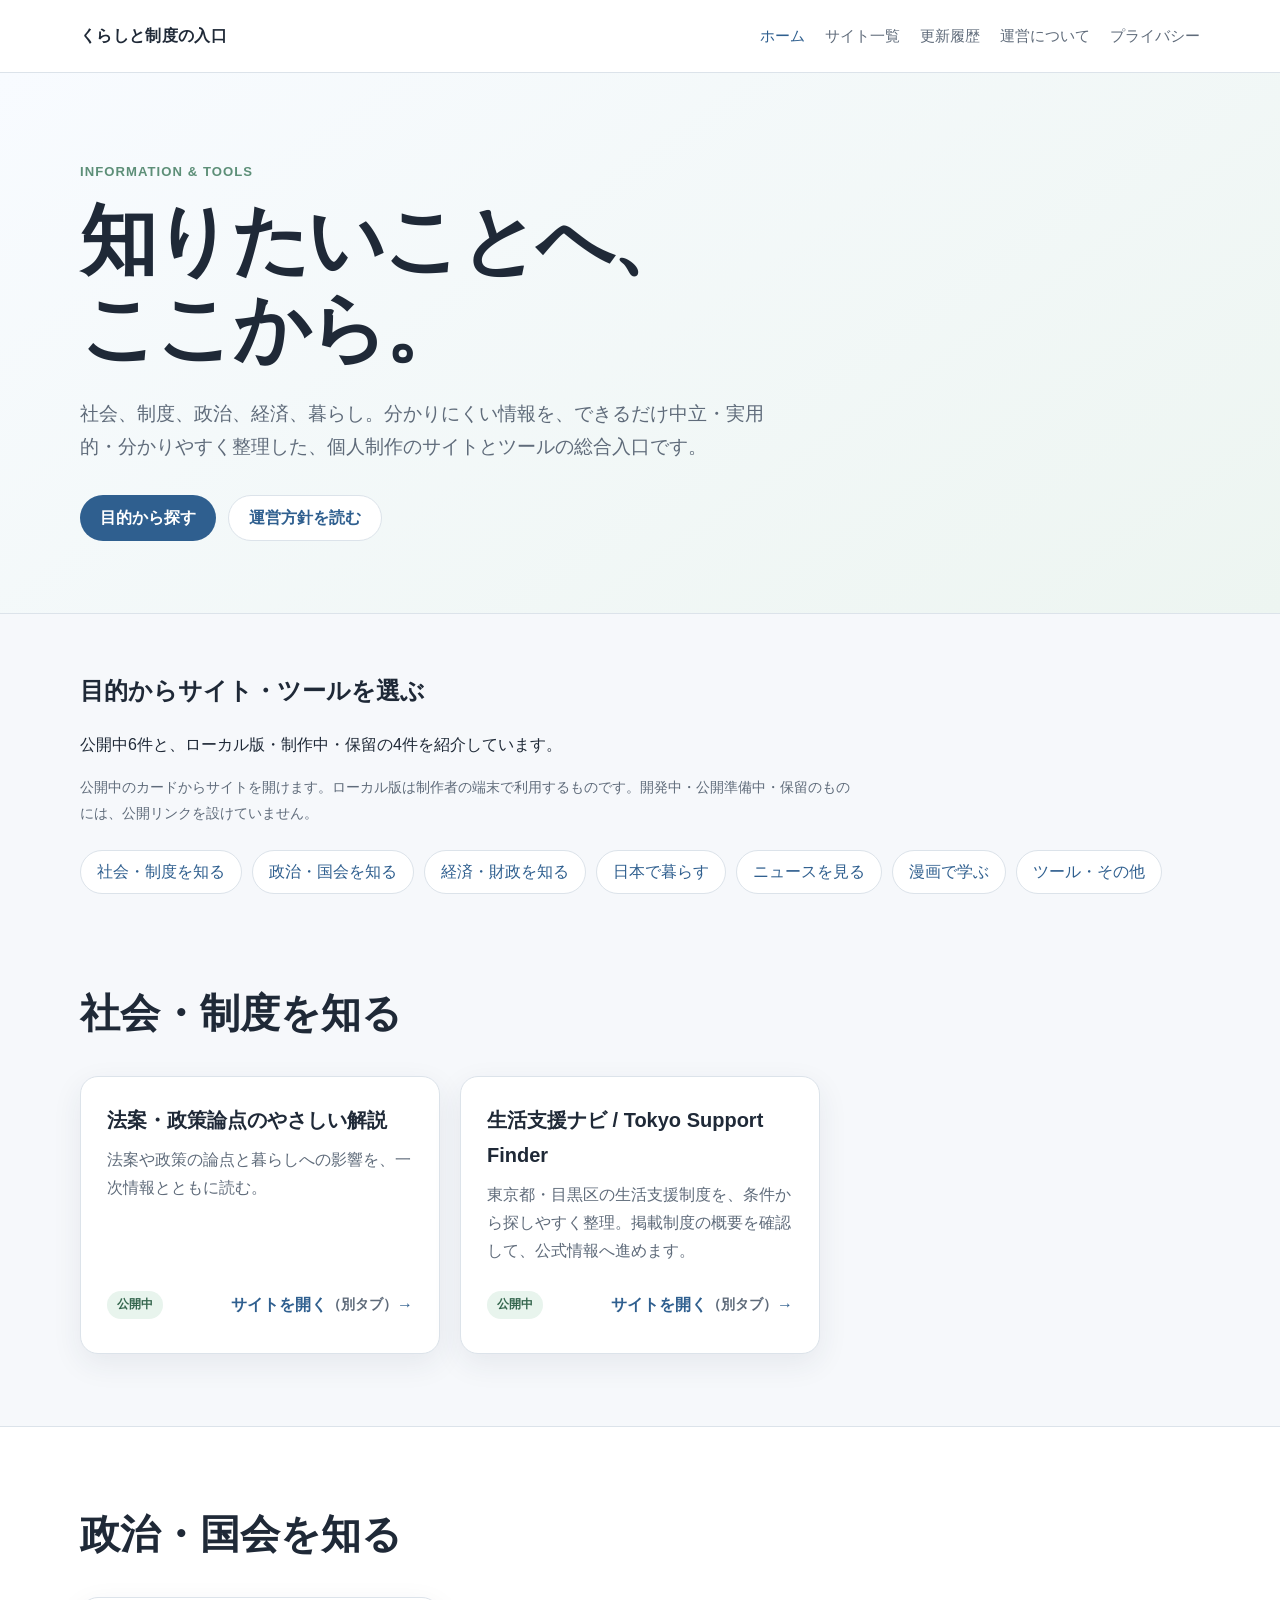
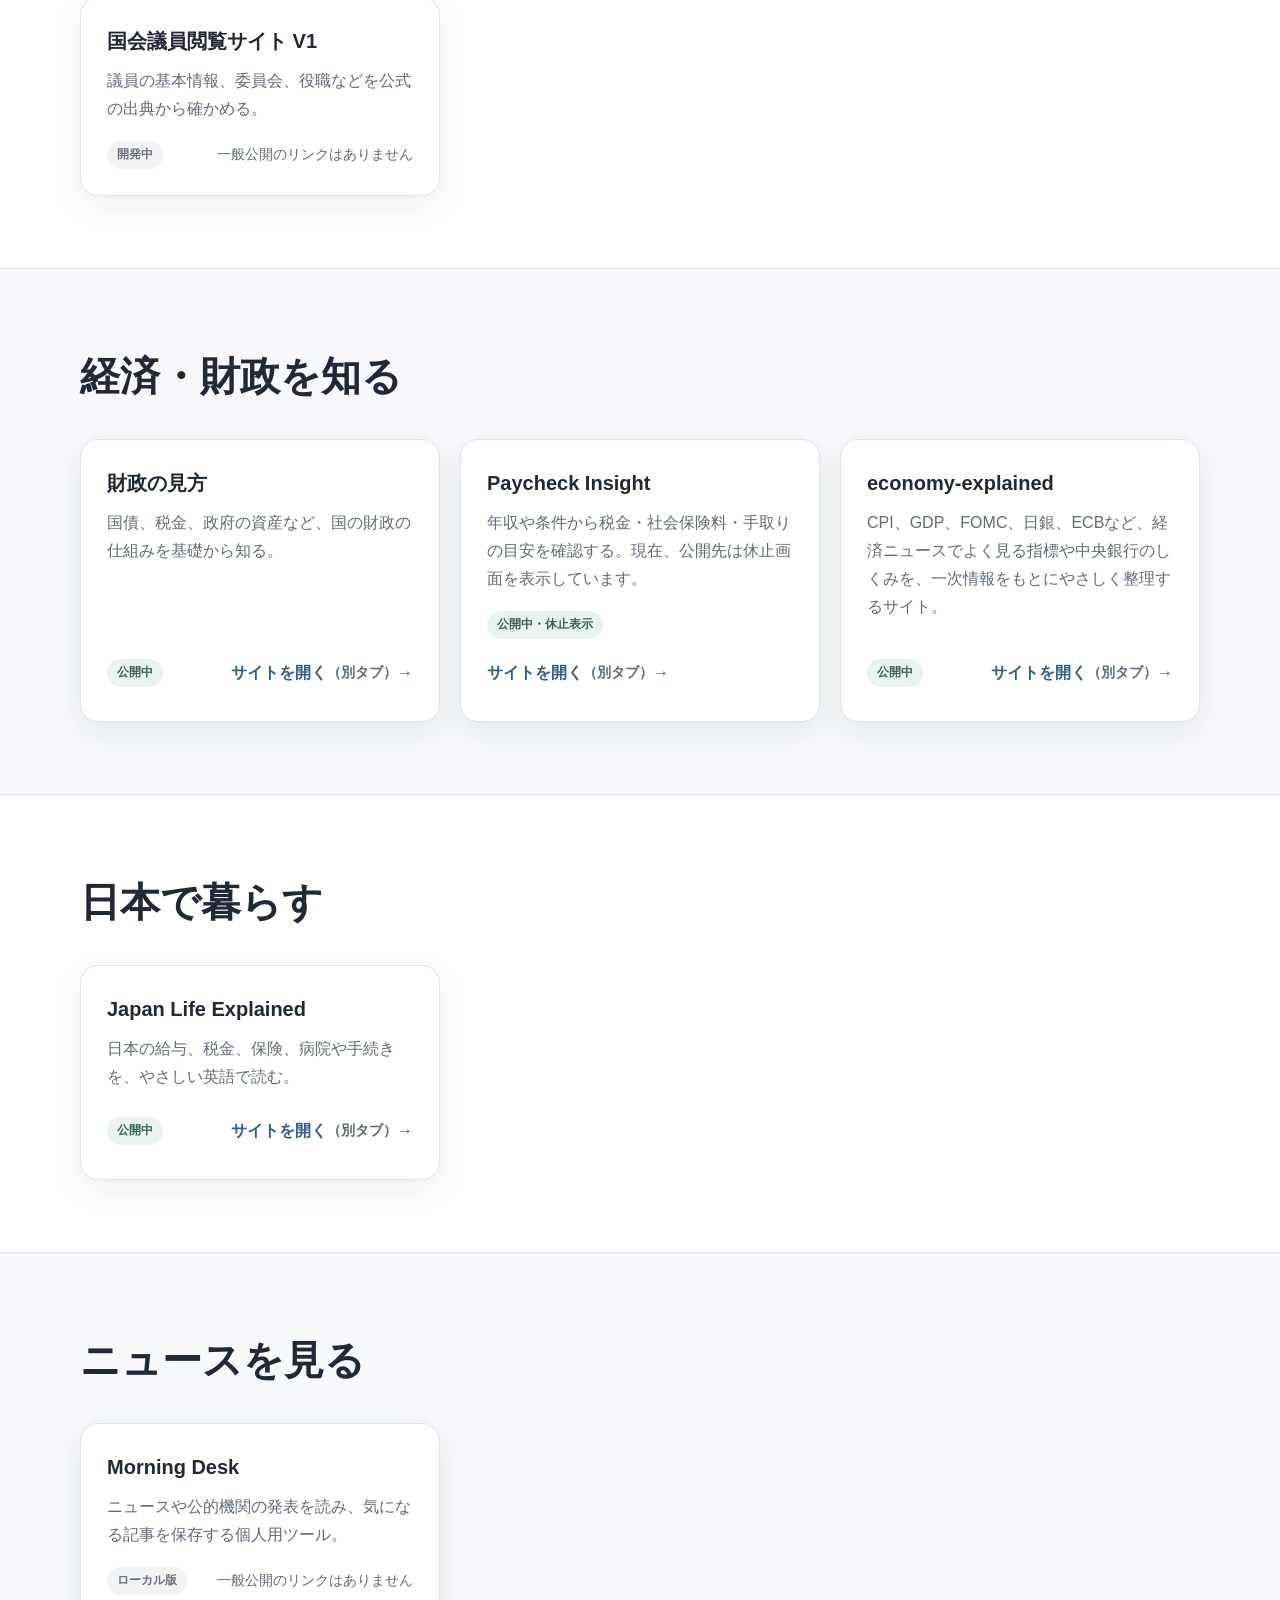
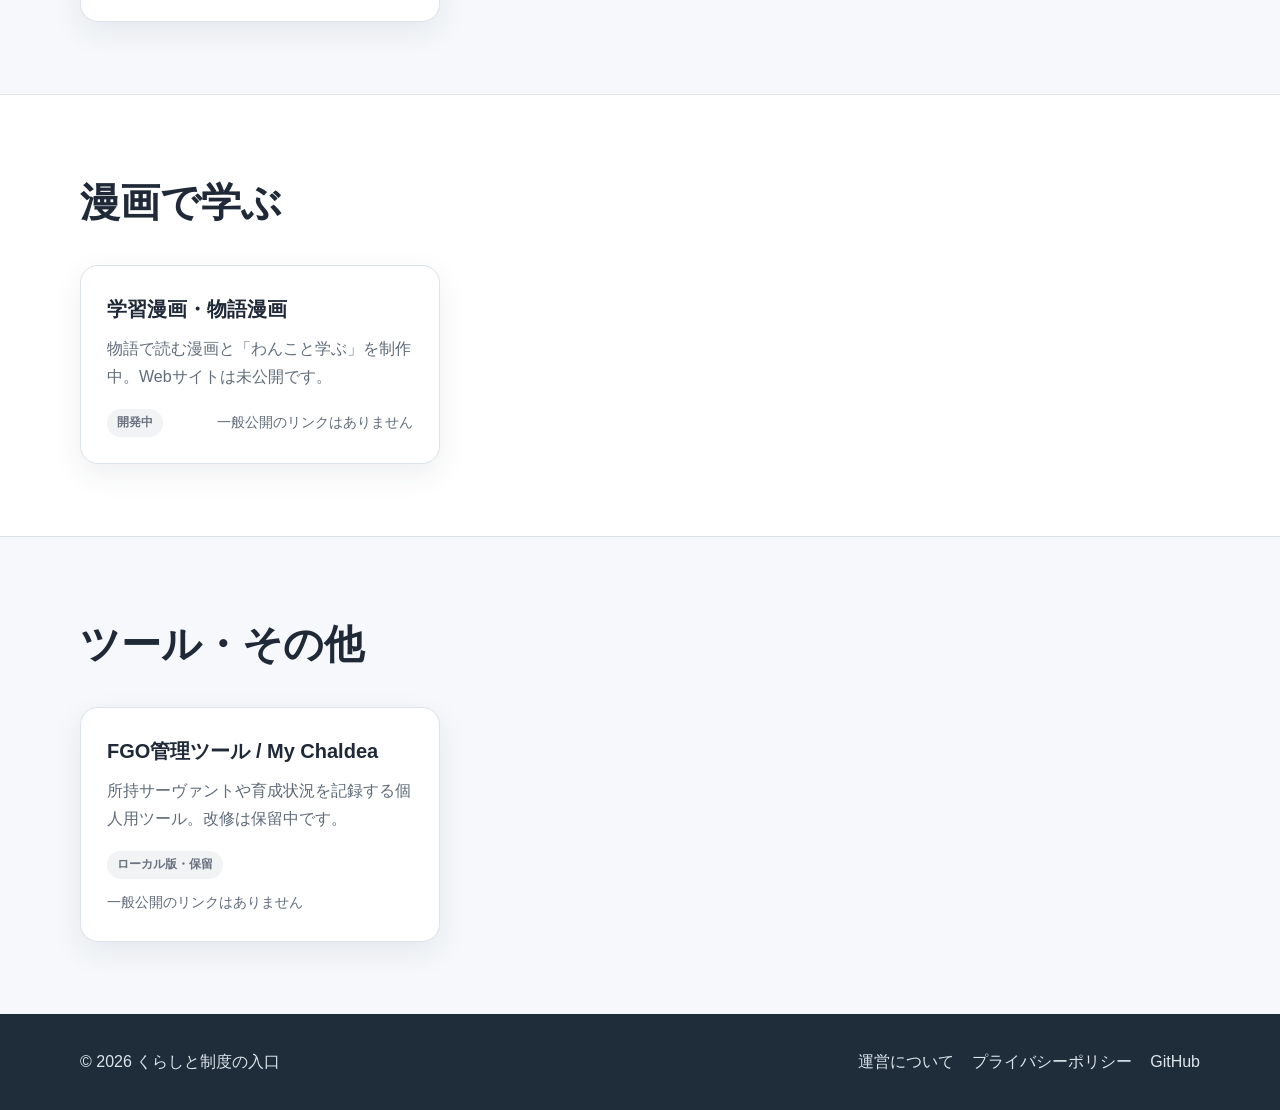
==== index.html @ 381b59f4 "Add economy-explained to portal" ====
<!doctype html>
<html lang="ja">
<head>
  <meta charset="utf-8">
  <meta name="viewport" content="width=device-width, initial-scale=1">
  <meta name="description" content="制度・社会・生活に関する情報や便利なツールを、できるだけ中立に、分かりやすく整理する個人開発ポータルサイトです。">
  <title>くらしと制度の入口</title>
  <link rel="stylesheet" href="styles.css">
</head>
<body>
<a class="skip-link" href="#main">本文へ移動</a>
<header class="site-header">
  <div class="container header-inner">
    <a class="logo" href="index.html">くらしと制度の入口</a>
    <nav class="site-nav" aria-label="メインナビゲーション">
      <a href="index.html" aria-current="page">ホーム</a>
      <a href="sites.html">サイト一覧</a>
      <a href="updates.html">更新履歴</a>
      <a href="about.html">運営について</a>
      <a href="privacy.html">プライバシー</a>
    </nav>
  </div>
</header>
<main id="main"><section class="hero"><div class="container"><p class="eyebrow">INFORMATION &amp; TOOLS</p><h1>知りたいことへ、<br>ここから。</h1><p class="hero-copy">社会、制度、政治、経済、暮らし。分かりにくい情報を、できるだけ中立・実用的・分かりやすく整理した、個人制作のサイトとツールの総合入口です。</p><div class="actions"><a class="button" href="#catalog">目的から探す</a><a class="button secondary" href="about.html">運営方針を読む</a></div></div></section><section class="catalog-intro container" id="catalog"><h2>目的からサイト・ツールを選ぶ</h2><p>公開中6件と、ローカル版・制作中・保留の4件を紹介しています。</p><p class="small status-guide">公開中のカードからサイトを開けます。ローカル版は制作者の端末で利用するものです。開発中・公開準備中・保留のものには、公開リンクを設けていません。</p><nav class="category-nav" aria-label="目的から探す"><a href="#society">社会・制度を知る</a><a href="#politics">政治・国会を知る</a><a href="#economy">経済・財政を知る</a><a href="#life">日本で暮らす</a><a href="#news">ニュースを見る</a><a href="#comics">漫画で学ぶ</a><a href="#tools">ツール・その他</a></nav></section><section class="section " id="society" aria-labelledby="heading-society"><div class="container"><div class="section-heading"><h2 id="heading-society">社会・制度を知る</h2></div><div class="card-grid"><article class="card"><h3>法案・政策論点のやさしい解説</h3><p>法案や政策の論点と暮らしへの影響を、一次情報とともに読む。</p><div class="meta"><span class="badge ">公開中</span><a class="card-link" href="https://yhayashi-dev.github.io/policy-guide/" target="_blank" rel="noopener">サイトを開く <span class="small">（別タブ）</span> →</a></div></article>
<article class="card"><h3>生活支援ナビ / Tokyo Support Finder</h3><p>東京都・目黒区の生活支援制度を、条件から探しやすく整理。掲載制度の概要を確認して、公式情報へ進めます。</p><div class="meta"><span class="badge">公開中</span><a class="card-link" href="https://yhayashi-dev.github.io/tokyo-support-finder/" target="_blank" rel="noopener">サイトを開く <span class="small">（別タブ）</span> →</a></div></article>
</div></div></section>
<section class="section alt" id="politics" aria-labelledby="heading-politics"><div class="container"><div class="section-heading"><h2 id="heading-politics">政治・国会を知る</h2></div><div class="card-grid"><article class="card"><h3>国会議員閲覧サイト V1</h3><p>議員の基本情報、委員会、役職などを公式の出典から確かめる。</p><div class="meta"><span class="badge soon">開発中</span><span class="availability-note">一般公開のリンクはありません</span></div></article>
</div></div></section>
<section class="section " id="economy" aria-labelledby="heading-economy"><div class="container"><div class="section-heading"><h2 id="heading-economy">経済・財政を知る</h2></div><div class="card-grid"><article class="card"><h3>財政の見方</h3><p>国債、税金、政府の資産など、国の財政の仕組みを基礎から知る。</p><div class="meta"><span class="badge ">公開中</span><a class="card-link" href="https://yhayashi-dev.github.io/zaisei-no-mikata/" target="_blank" rel="noopener">サイトを開く <span class="small">（別タブ）</span> →</a></div></article>
<article class="card"><h3>Paycheck Insight</h3><p>年収や条件から税金・社会保険料・手取りの目安を確認する。現在、公開先は休止画面を表示しています。</p><div class="meta"><span class="badge ">公開中・休止表示</span><a class="card-link" href="https://paycheck-insight-dfnvaodwxttypa7gtdouhj.streamlit.app" target="_blank" rel="noopener">サイトを開く <span class="small">（別タブ）</span> →</a></div></article>
<article class="card"><h3>economy-explained</h3><p>CPI、GDP、FOMC、日銀、ECBなど、経済ニュースでよく見る指標や中央銀行のしくみを、一次情報をもとにやさしく整理するサイト。</p><div class="meta"><span class="badge">公開中</span><a class="card-link" href="https://yhayashi-dev.github.io/economy-explained/" target="_blank" rel="noopener">サイトを開く <span class="small">（別タブ）</span> →</a></div></article>
</div></div></section>
<section class="section alt" id="life" aria-labelledby="heading-life"><div class="container"><div class="section-heading"><h2 id="heading-life">日本で暮らす</h2></div><div class="card-grid"><article class="card"><h3>Japan Life Explained</h3><p>日本の給与、税金、保険、病院や手続きを、やさしい英語で読む。</p><div class="meta"><span class="badge ">公開中</span><a class="card-link" href="https://yhayashi-dev.github.io/japan-life-explained/" target="_blank" rel="noopener">サイトを開く <span class="small">（別タブ）</span> →</a></div></article>
</div></div></section>
<section class="section " id="news" aria-labelledby="heading-news"><div class="container"><div class="section-heading"><h2 id="heading-news">ニュースを見る</h2></div><div class="card-grid"><article class="card"><h3>Morning Desk</h3><p>ニュースや公的機関の発表を読み、気になる記事を保存する個人用ツール。</p><div class="meta"><span class="badge soon">ローカル版</span><span class="availability-note">一般公開のリンクはありません</span></div></article>
</div></div></section>
<section class="section alt" id="comics" aria-labelledby="heading-comics"><div class="container"><div class="section-heading"><h2 id="heading-comics">漫画で学ぶ</h2></div><div class="card-grid"><article class="card"><h3>学習漫画・物語漫画</h3><p>物語で読む漫画と「わんこと学ぶ」を制作中。Webサイトは未公開です。</p><div class="meta"><span class="badge soon">開発中</span><span class="availability-note">一般公開のリンクはありません</span></div></article>
</div></div></section>
<section class="section " id="tools" aria-labelledby="heading-tools"><div class="container"><div class="section-heading"><h2 id="heading-tools">ツール・その他</h2></div><div class="card-grid"><article class="card"><h3>FGO管理ツール / My Chaldea</h3><p>所持サーヴァントや育成状況を記録する個人用ツール。改修は保留中です。</p><div class="meta"><span class="badge soon">ローカル版・保留</span><span class="availability-note">一般公開のリンクはありません</span></div></article>
</div></div></section>
</main><footer class="site-footer"><div class="container footer-inner"><div>© 2026 くらしと制度の入口</div><nav class="footer-links" aria-label="フッターナビゲーション"><a href="about.html">運営について</a><a href="privacy.html">プライバシーポリシー</a><a href="https://github.com/yhayashi-dev" target="_blank" rel="noopener">GitHub</a></nav></div></footer>
</body>
</html>
---- styles.css ----
:root {
  --bg: #f6f8fb;
  --surface: #ffffff;
  --text: #1f2937;
  --muted: #5f6b7a;
  --primary: #2f5f8f;
  --primary-dark: #244b72;
  --accent: #5d8f78;
  --border: #dce3ea;
  --shadow: 0 10px 30px rgba(34, 56, 78, 0.08);
  --radius: 18px;
  --max-width: 1120px;
}

* { box-sizing: border-box; }
html { scroll-behavior: smooth; }
body {
  margin: 0;
  color: var(--text);
  background: var(--bg);
  font-family: -apple-system, BlinkMacSystemFont, "Hiragino Sans", "Yu Gothic", "Noto Sans JP", sans-serif;
  line-height: 1.75;
}
a { color: inherit; }
img { max-width: 100%; }
.container { width: min(calc(100% - 32px), var(--max-width)); margin-inline: auto; }
.skip-link { position: absolute; left: -9999px; }
.skip-link:focus { left: 16px; top: 16px; background: #fff; padding: 10px 14px; z-index: 999; }
.site-header { position: sticky; top: 0; z-index: 20; background: rgba(255,255,255,.95); border-bottom: 1px solid var(--border); backdrop-filter: blur(12px); }
.header-inner { min-height: 72px; display: flex; align-items: center; justify-content: space-between; gap: 24px; }
.logo { font-weight: 800; text-decoration: none; letter-spacing: .02em; }
.site-nav { display: flex; flex-wrap: wrap; gap: 20px; }
.site-nav a { color: var(--muted); text-decoration: none; font-size: .95rem; }
.site-nav a:hover, .site-nav a[aria-current="page"] { color: var(--primary); }
.hero { padding: 88px 0 72px; background: linear-gradient(145deg, #f8fbff 0%, #edf5f1 100%); border-bottom: 1px solid var(--border); }
.eyebrow { margin: 0 0 12px; color: var(--accent); font-weight: 700; letter-spacing: .08em; font-size: .82rem; }
h1 { margin: 0; font-size: clamp(2.3rem, 7vw, 4.8rem); line-height: 1.15; letter-spacing: -.035em; }
.hero-copy { max-width: 720px; margin: 24px 0 0; color: var(--muted); font-size: clamp(1rem, 2vw, 1.18rem); }
.actions { display: flex; flex-wrap: wrap; gap: 12px; margin-top: 32px; }
.button { display: inline-flex; align-items: center; justify-content: center; min-height: 46px; padding: 0 20px; border-radius: 999px; background: var(--primary); color: #fff; text-decoration: none; font-weight: 700; }
.button:hover { background: var(--primary-dark); }
.button.secondary { background: #fff; color: var(--primary); border: 1px solid var(--border); }
.section { padding: 72px 0; }
.section.alt { background: #fff; border-block: 1px solid var(--border); }
.section-heading { display: flex; align-items: end; justify-content: space-between; gap: 24px; margin-bottom: 28px; }
.section-heading h2, .page-header h1 { margin: 0; font-size: clamp(1.7rem, 4vw, 2.5rem); }
.section-heading p, .page-header p { margin: 8px 0 0; color: var(--muted); }
.text-link { color: var(--primary); font-weight: 700; text-decoration: none; white-space: nowrap; }
.card-grid { display: grid; grid-template-columns: repeat(3, minmax(0, 1fr)); gap: 20px; }
.card { display: flex; flex-direction: column; min-height: 100%; padding: 26px; background: var(--surface); border: 1px solid var(--border); border-radius: var(--radius); box-shadow: var(--shadow); }
.card-icon { width: 48px; height: 48px; display: grid; place-items: center; border-radius: 14px; background: #edf4fa; font-size: 1.55rem; }
.card h3 { margin: 20px 0 8px; font-size: 1.25rem; }
.card p { margin: 0 0 18px; color: var(--muted); }
.card .meta { margin-top: auto; display: flex; justify-content: space-between; align-items: center; gap: 12px; }
.badge { display: inline-flex; align-items: center; min-height: 28px; padding: 0 10px; border-radius: 999px; font-size: .78rem; font-weight: 700; background: #e8f4ed; color: #35664e; }
.badge.soon { background: #f1f3f5; color: #6b7280; }
.card-link { color: var(--primary); font-weight: 700; text-decoration: none; }
.list-panel { background: var(--surface); border: 1px solid var(--border); border-radius: var(--radius); overflow: hidden; }
.update-item { display: grid; grid-template-columns: 140px 1fr; gap: 20px; padding: 20px 24px; border-bottom: 1px solid var(--border); }
.update-item:last-child { border-bottom: 0; }
.update-item time { color: var(--muted); font-size: .92rem; }
.content-card { max-width: 820px; padding: 34px; background: #fff; border: 1px solid var(--border); border-radius: var(--radius); box-shadow: var(--shadow); }
.content-card h2 { margin-top: 2.1em; }
.content-card h2:first-child { margin-top: 0; }
.content-card p, .content-card li { color: #3f4a56; }
.page-header { padding: 64px 0 36px; }
.site-footer { padding: 34px 0; background: #1f2d3a; color: #dce5ec; }
.footer-inner { display: flex; justify-content: space-between; align-items: center; gap: 24px; }
.footer-links { display: flex; flex-wrap: wrap; gap: 18px; }
.footer-links a { color: #dce5ec; text-decoration: none; }
.small { color: var(--muted); font-size: .9rem; }

@media (max-width: 820px) {
  .header-inner { align-items: flex-start; padding: 16px 0; flex-direction: column; gap: 10px; }
  .site-nav { gap: 12px 18px; }
  .hero { padding: 64px 0 54px; }
  .card-grid { grid-template-columns: 1fr; }
  .section { padding: 54px 0; }
  .section-heading { align-items: flex-start; flex-direction: column; }
  .update-item { grid-template-columns: 1fr; gap: 4px; }
  .footer-inner { align-items: flex-start; flex-direction: column; }
}

/* Portal V1: purpose navigation and explicit availability */
.catalog-intro{padding-block:36px 12px}.category-nav{display:flex;flex-wrap:wrap;gap:10px;margin-top:24px}.category-nav a{display:inline-flex;align-items:center;min-height:44px;padding:6px 16px;border:1px solid var(--border);border-radius:24px;background:white;color:var(--primary);text-decoration:none}.section[id]{scroll-margin-top:160px}.card h3{margin-top:0}.card .meta{flex-wrap:wrap}.card-link{display:inline-flex;align-items:center;min-height:44px;flex-wrap:wrap}.availability-note{font-size:.85rem;color:var(--muted)}a:focus-visible{outline:3px solid var(--primary);outline-offset:4px}.status-guide{max-width:780px}@media(prefers-reduced-motion:reduce){html{scroll-behavior:auto}}
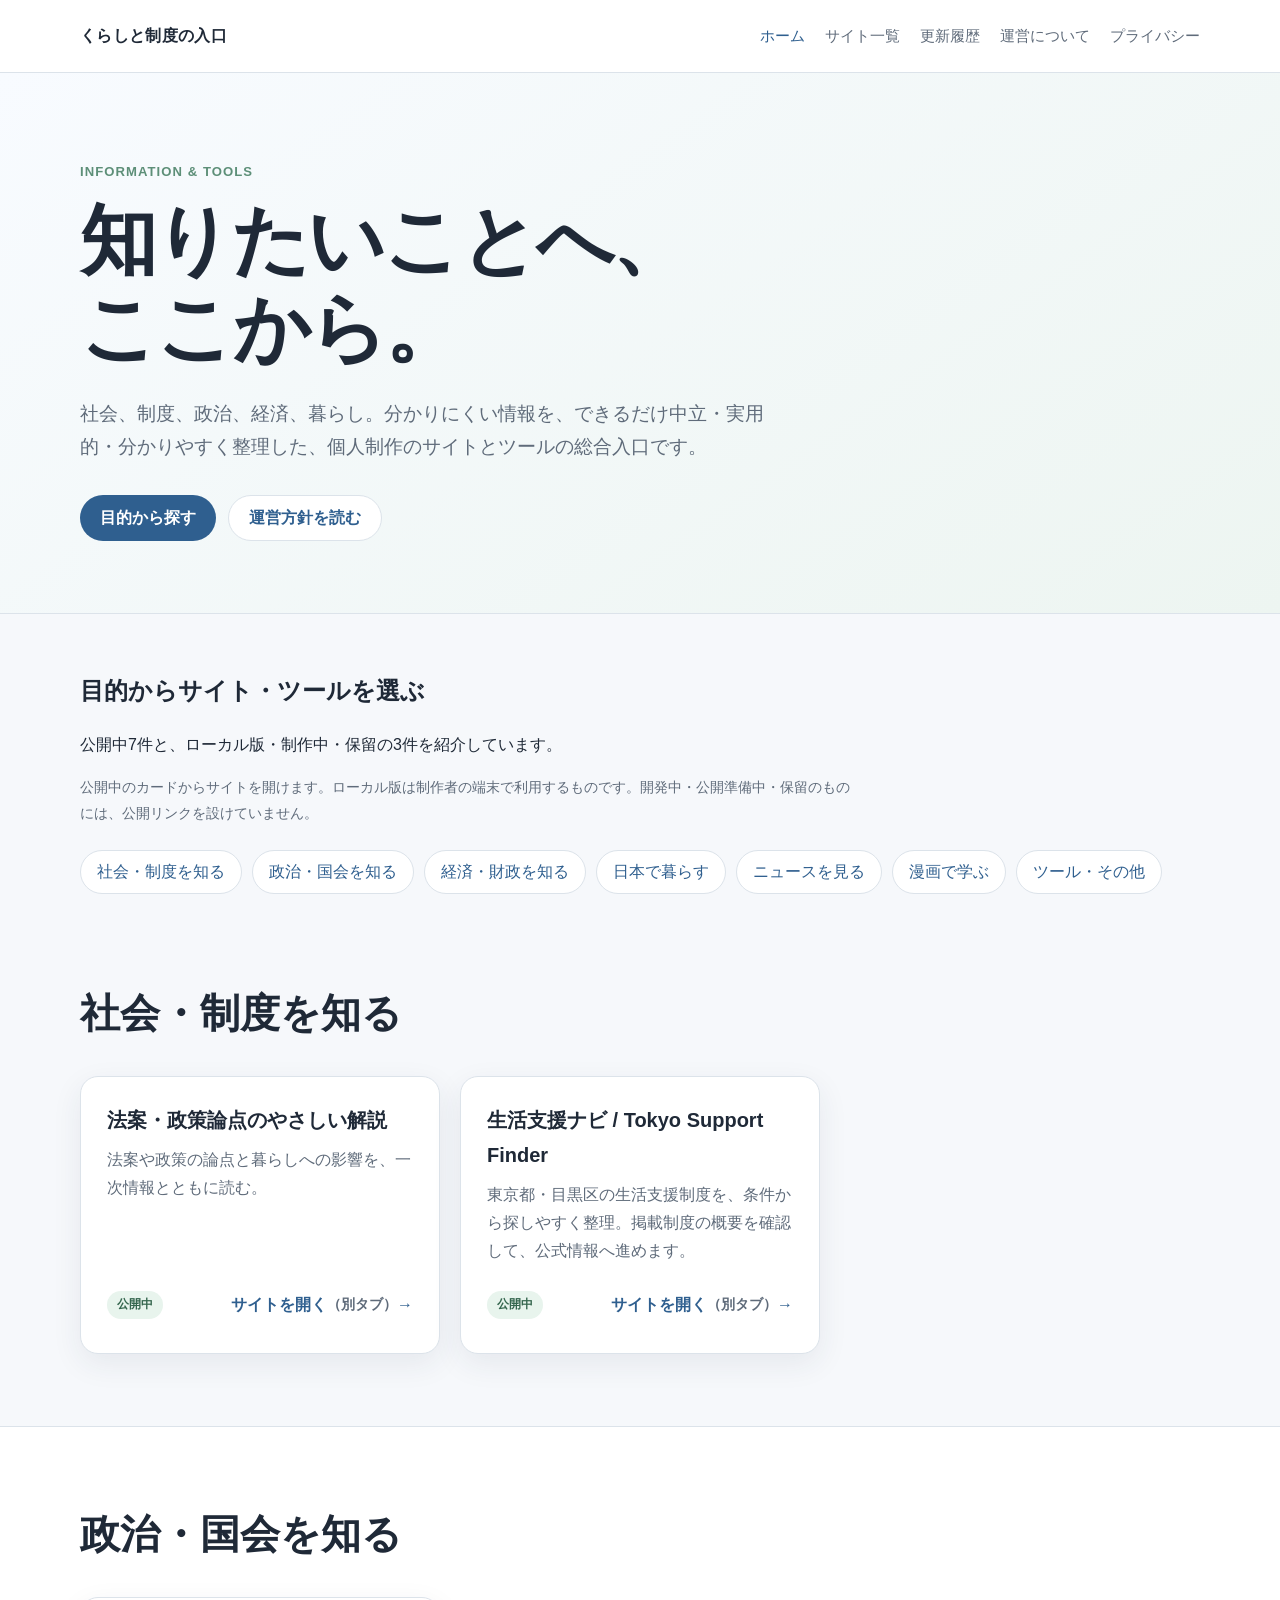
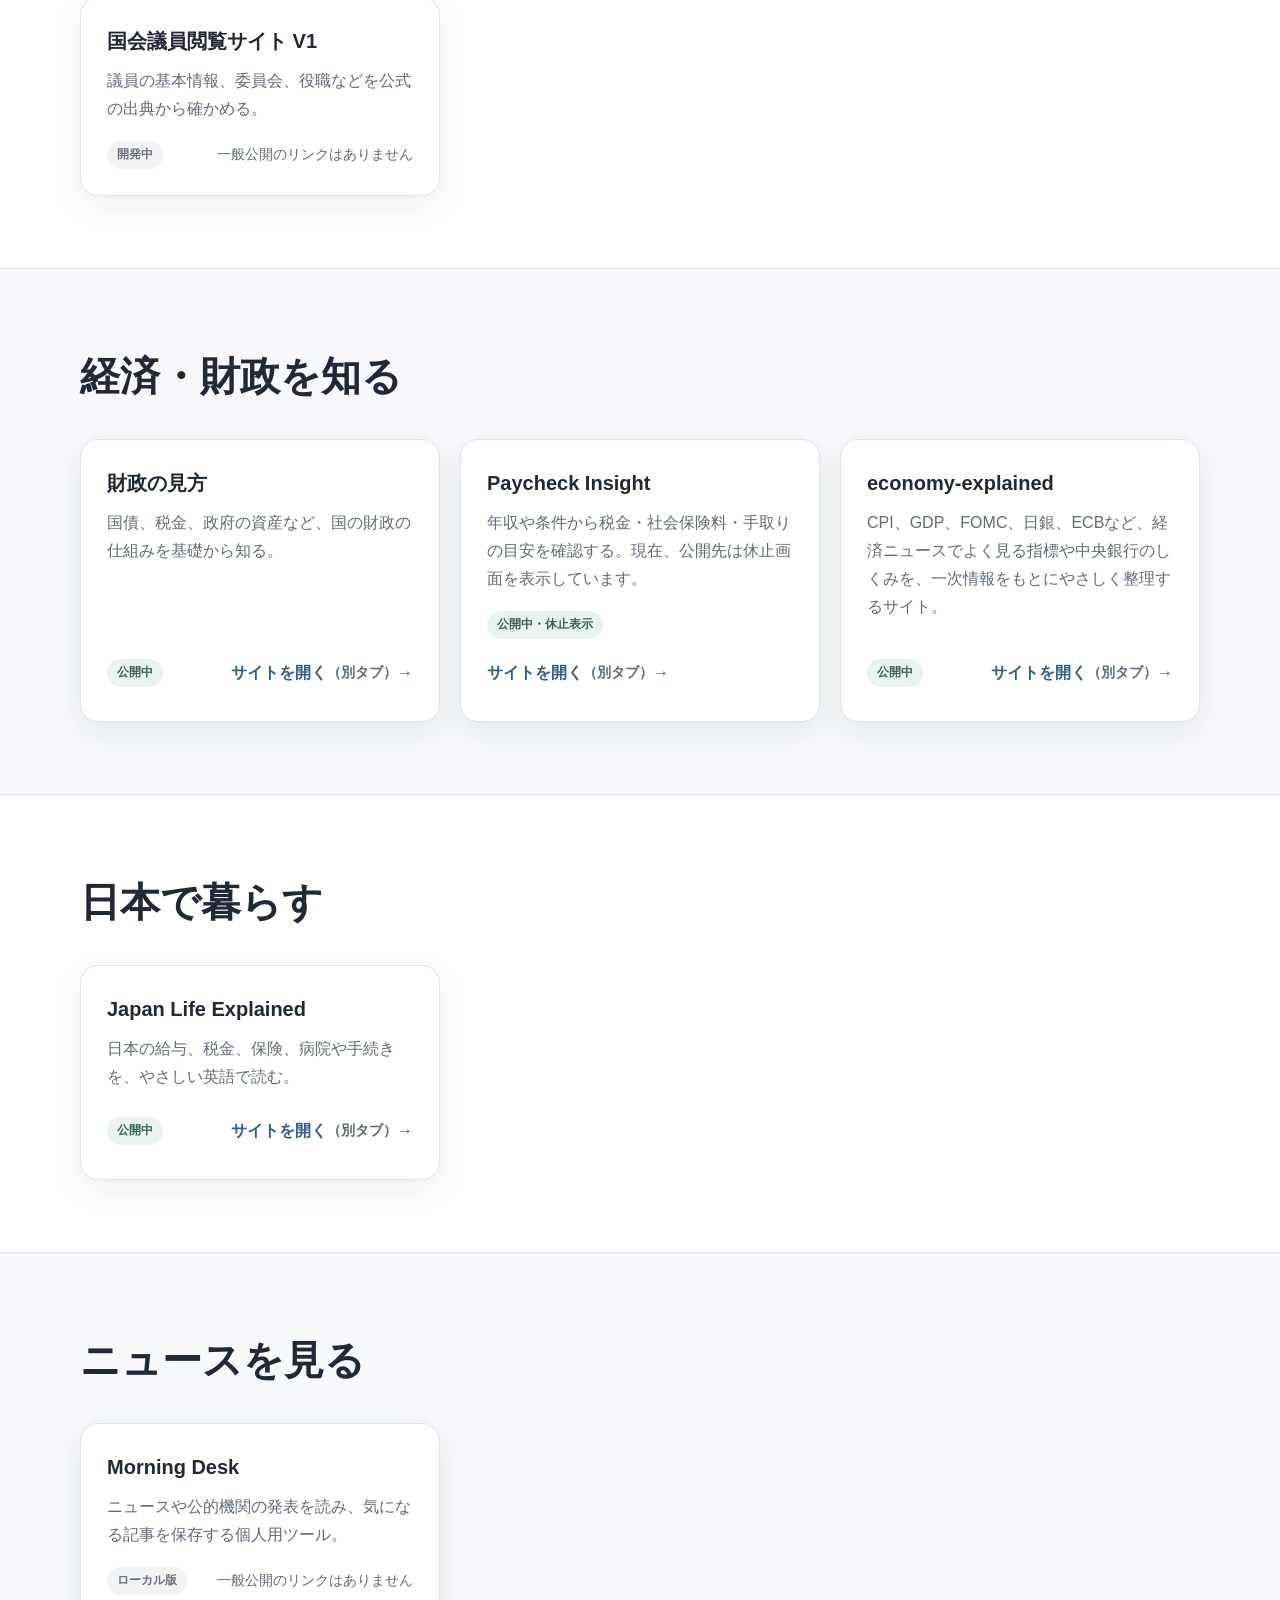
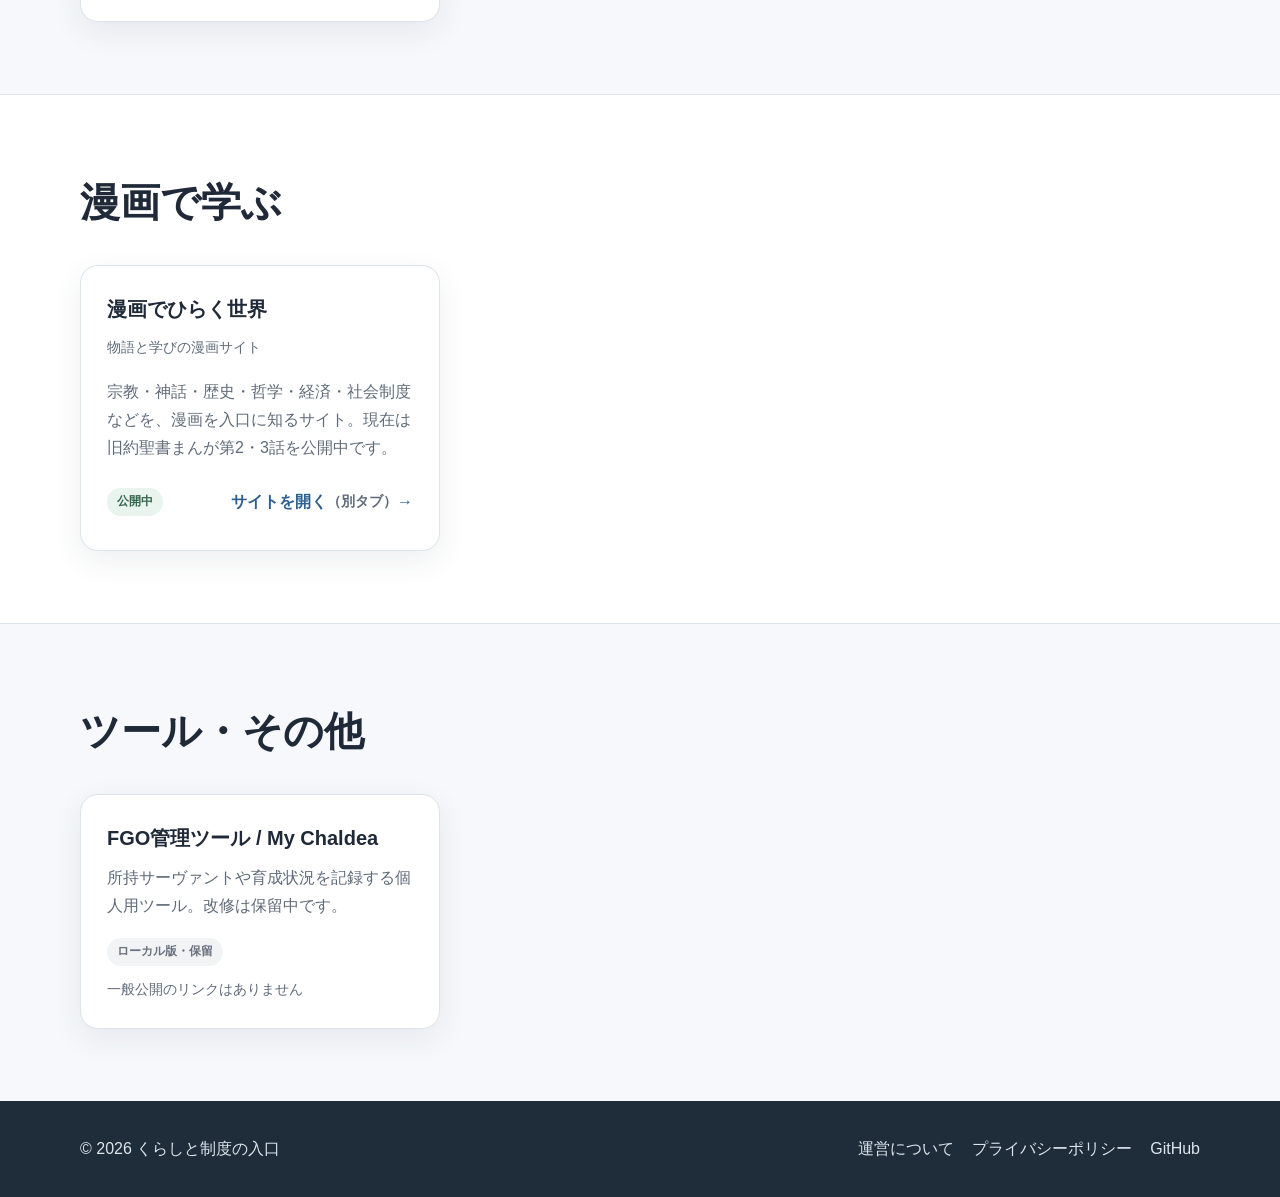
==== commit d349c2ec: "Add Manga World to portal" ====
--- a/index.html
+++ b/index.html
@@ -21,7 +21,7 @@
     </nav>
   </div>
 </header>
-<main id="main"><section class="hero"><div class="container"><p class="eyebrow">INFORMATION &amp; TOOLS</p><h1>知りたいことへ、<br>ここから。</h1><p class="hero-copy">社会、制度、政治、経済、暮らし。分かりにくい情報を、できるだけ中立・実用的・分かりやすく整理した、個人制作のサイトとツールの総合入口です。</p><div class="actions"><a class="button" href="#catalog">目的から探す</a><a class="button secondary" href="about.html">運営方針を読む</a></div></div></section><section class="catalog-intro container" id="catalog"><h2>目的からサイト・ツールを選ぶ</h2><p>公開中6件と、ローカル版・制作中・保留の4件を紹介しています。</p><p class="small status-guide">公開中のカードからサイトを開けます。ローカル版は制作者の端末で利用するものです。開発中・公開準備中・保留のものには、公開リンクを設けていません。</p><nav class="category-nav" aria-label="目的から探す"><a href="#society">社会・制度を知る</a><a href="#politics">政治・国会を知る</a><a href="#economy">経済・財政を知る</a><a href="#life">日本で暮らす</a><a href="#news">ニュースを見る</a><a href="#comics">漫画で学ぶ</a><a href="#tools">ツール・その他</a></nav></section><section class="section " id="society" aria-labelledby="heading-society"><div class="container"><div class="section-heading"><h2 id="heading-society">社会・制度を知る</h2></div><div class="card-grid"><article class="card"><h3>法案・政策論点のやさしい解説</h3><p>法案や政策の論点と暮らしへの影響を、一次情報とともに読む。</p><div class="meta"><span class="badge ">公開中</span><a class="card-link" href="https://yhayashi-dev.github.io/policy-guide/" target="_blank" rel="noopener">サイトを開く <span class="small">（別タブ）</span> →</a></div></article>
+<main id="main"><section class="hero"><div class="container"><p class="eyebrow">INFORMATION &amp; TOOLS</p><h1>知りたいことへ、<br>ここから。</h1><p class="hero-copy">社会、制度、政治、経済、暮らし。分かりにくい情報を、できるだけ中立・実用的・分かりやすく整理した、個人制作のサイトとツールの総合入口です。</p><div class="actions"><a class="button" href="#catalog">目的から探す</a><a class="button secondary" href="about.html">運営方針を読む</a></div></div></section><section class="catalog-intro container" id="catalog"><h2>目的からサイト・ツールを選ぶ</h2><p>公開中7件と、ローカル版・制作中・保留の3件を紹介しています。</p><p class="small status-guide">公開中のカードからサイトを開けます。ローカル版は制作者の端末で利用するものです。開発中・公開準備中・保留のものには、公開リンクを設けていません。</p><nav class="category-nav" aria-label="目的から探す"><a href="#society">社会・制度を知る</a><a href="#politics">政治・国会を知る</a><a href="#economy">経済・財政を知る</a><a href="#life">日本で暮らす</a><a href="#news">ニュースを見る</a><a href="#comics">漫画で学ぶ</a><a href="#tools">ツール・その他</a></nav></section><section class="section " id="society" aria-labelledby="heading-society"><div class="container"><div class="section-heading"><h2 id="heading-society">社会・制度を知る</h2></div><div class="card-grid"><article class="card"><h3>法案・政策論点のやさしい解説</h3><p>法案や政策の論点と暮らしへの影響を、一次情報とともに読む。</p><div class="meta"><span class="badge ">公開中</span><a class="card-link" href="https://yhayashi-dev.github.io/policy-guide/" target="_blank" rel="noopener">サイトを開く <span class="small">（別タブ）</span> →</a></div></article>
 <article class="card"><h3>生活支援ナビ / Tokyo Support Finder</h3><p>東京都・目黒区の生活支援制度を、条件から探しやすく整理。掲載制度の概要を確認して、公式情報へ進めます。</p><div class="meta"><span class="badge">公開中</span><a class="card-link" href="https://yhayashi-dev.github.io/tokyo-support-finder/" target="_blank" rel="noopener">サイトを開く <span class="small">（別タブ）</span> →</a></div></article>
 </div></div></section>
 <section class="section alt" id="politics" aria-labelledby="heading-politics"><div class="container"><div class="section-heading"><h2 id="heading-politics">政治・国会を知る</h2></div><div class="card-grid"><article class="card"><h3>国会議員閲覧サイト V1</h3><p>議員の基本情報、委員会、役職などを公式の出典から確かめる。</p><div class="meta"><span class="badge soon">開発中</span><span class="availability-note">一般公開のリンクはありません</span></div></article>
@@ -34,7 +34,7 @@
 </div></div></section>
 <section class="section " id="news" aria-labelledby="heading-news"><div class="container"><div class="section-heading"><h2 id="heading-news">ニュースを見る</h2></div><div class="card-grid"><article class="card"><h3>Morning Desk</h3><p>ニュースや公的機関の発表を読み、気になる記事を保存する個人用ツール。</p><div class="meta"><span class="badge soon">ローカル版</span><span class="availability-note">一般公開のリンクはありません</span></div></article>
 </div></div></section>
-<section class="section alt" id="comics" aria-labelledby="heading-comics"><div class="container"><div class="section-heading"><h2 id="heading-comics">漫画で学ぶ</h2></div><div class="card-grid"><article class="card"><h3>学習漫画・物語漫画</h3><p>物語で読む漫画と「わんこと学ぶ」を制作中。Webサイトは未公開です。</p><div class="meta"><span class="badge soon">開発中</span><span class="availability-note">一般公開のリンクはありません</span></div></article>
+<section class="section alt" id="comics" aria-labelledby="heading-comics"><div class="container"><div class="section-heading"><h2 id="heading-comics">漫画で学ぶ</h2></div><div class="card-grid"><article class="card"><h3>漫画でひらく世界</h3><p class="small">物語と学びの漫画サイト</p><p>宗教・神話・歴史・哲学・経済・社会制度などを、漫画を入口に知るサイト。現在は旧約聖書まんが第2・3話を公開中です。</p><div class="meta"><span class="badge">公開中</span><a class="card-link" href="https://yhayashi-dev.github.io/manga-world/" target="_blank" rel="noopener">サイトを開く <span class="small">（別タブ）</span> →</a></div></article>
 </div></div></section>
 <section class="section " id="tools" aria-labelledby="heading-tools"><div class="container"><div class="section-heading"><h2 id="heading-tools">ツール・その他</h2></div><div class="card-grid"><article class="card"><h3>FGO管理ツール / My Chaldea</h3><p>所持サーヴァントや育成状況を記録する個人用ツール。改修は保留中です。</p><div class="meta"><span class="badge soon">ローカル版・保留</span><span class="availability-note">一般公開のリンクはありません</span></div></article>
 </div></div></section>
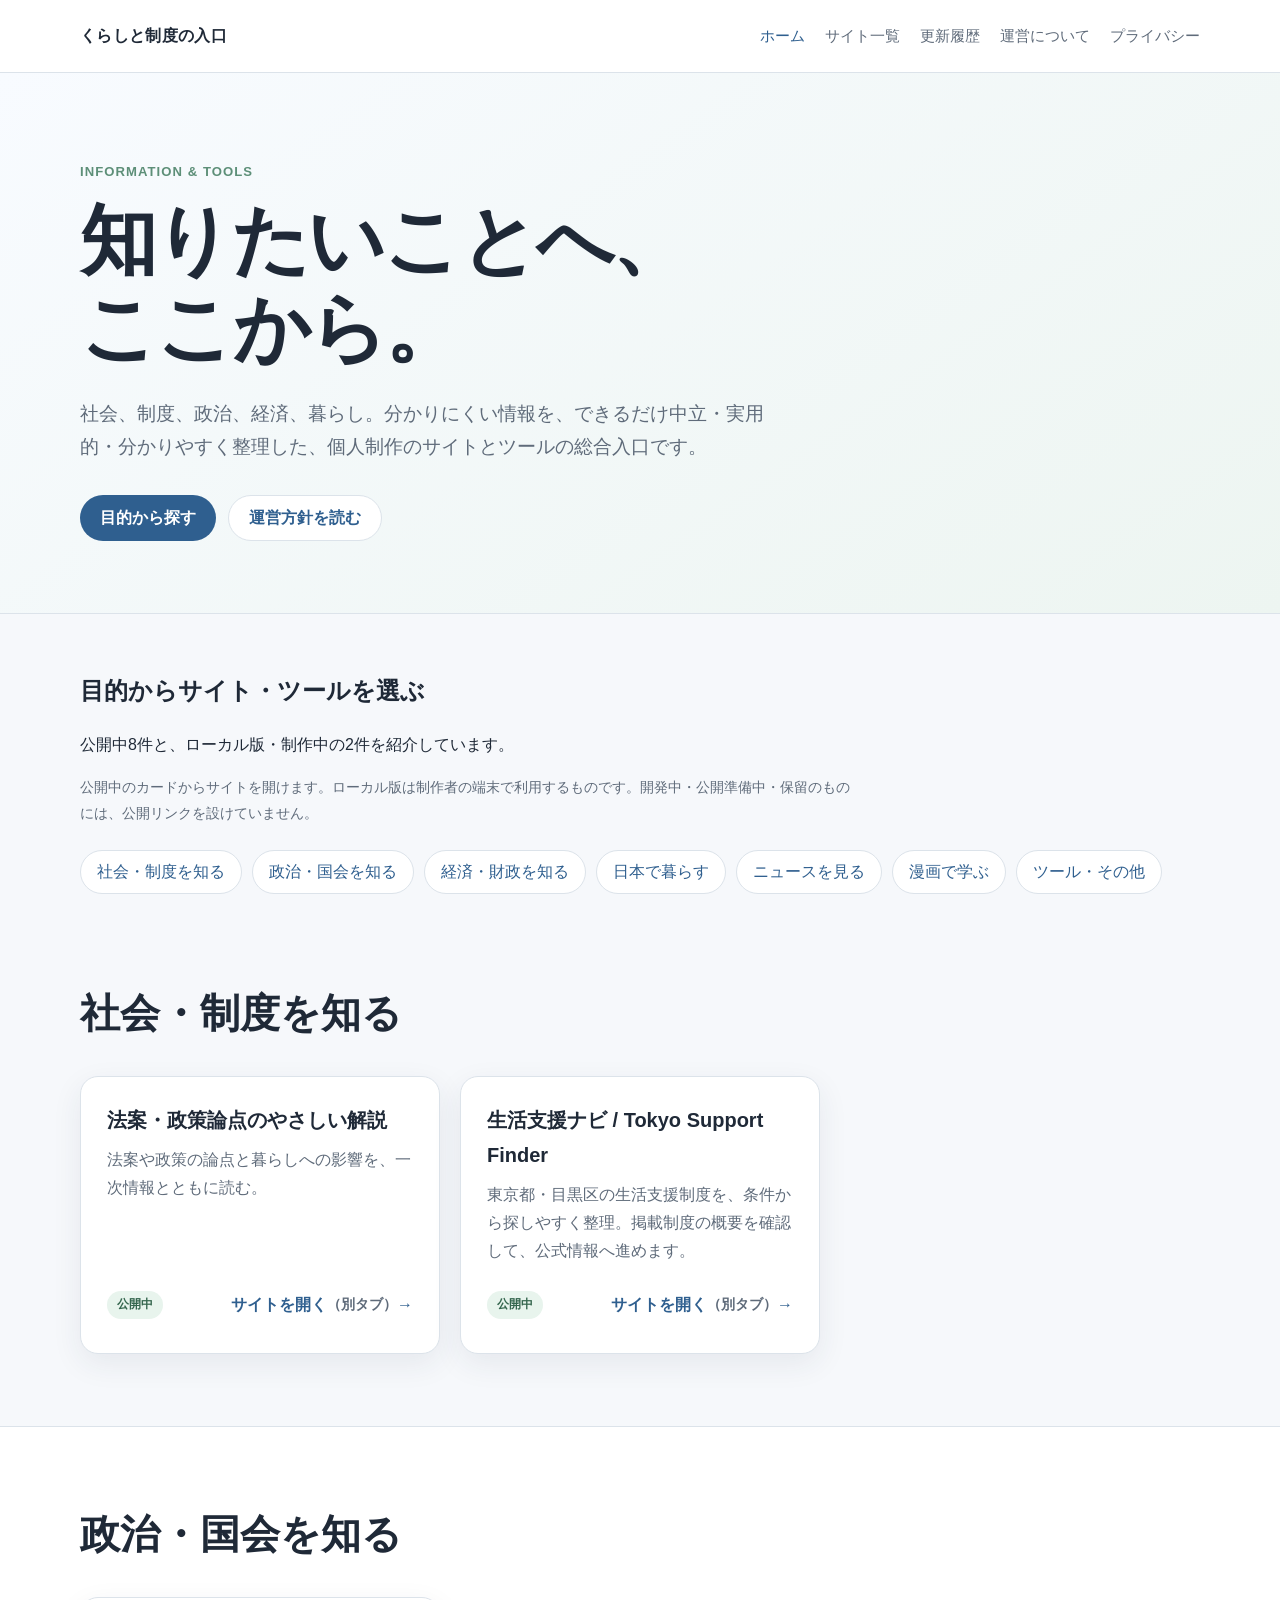
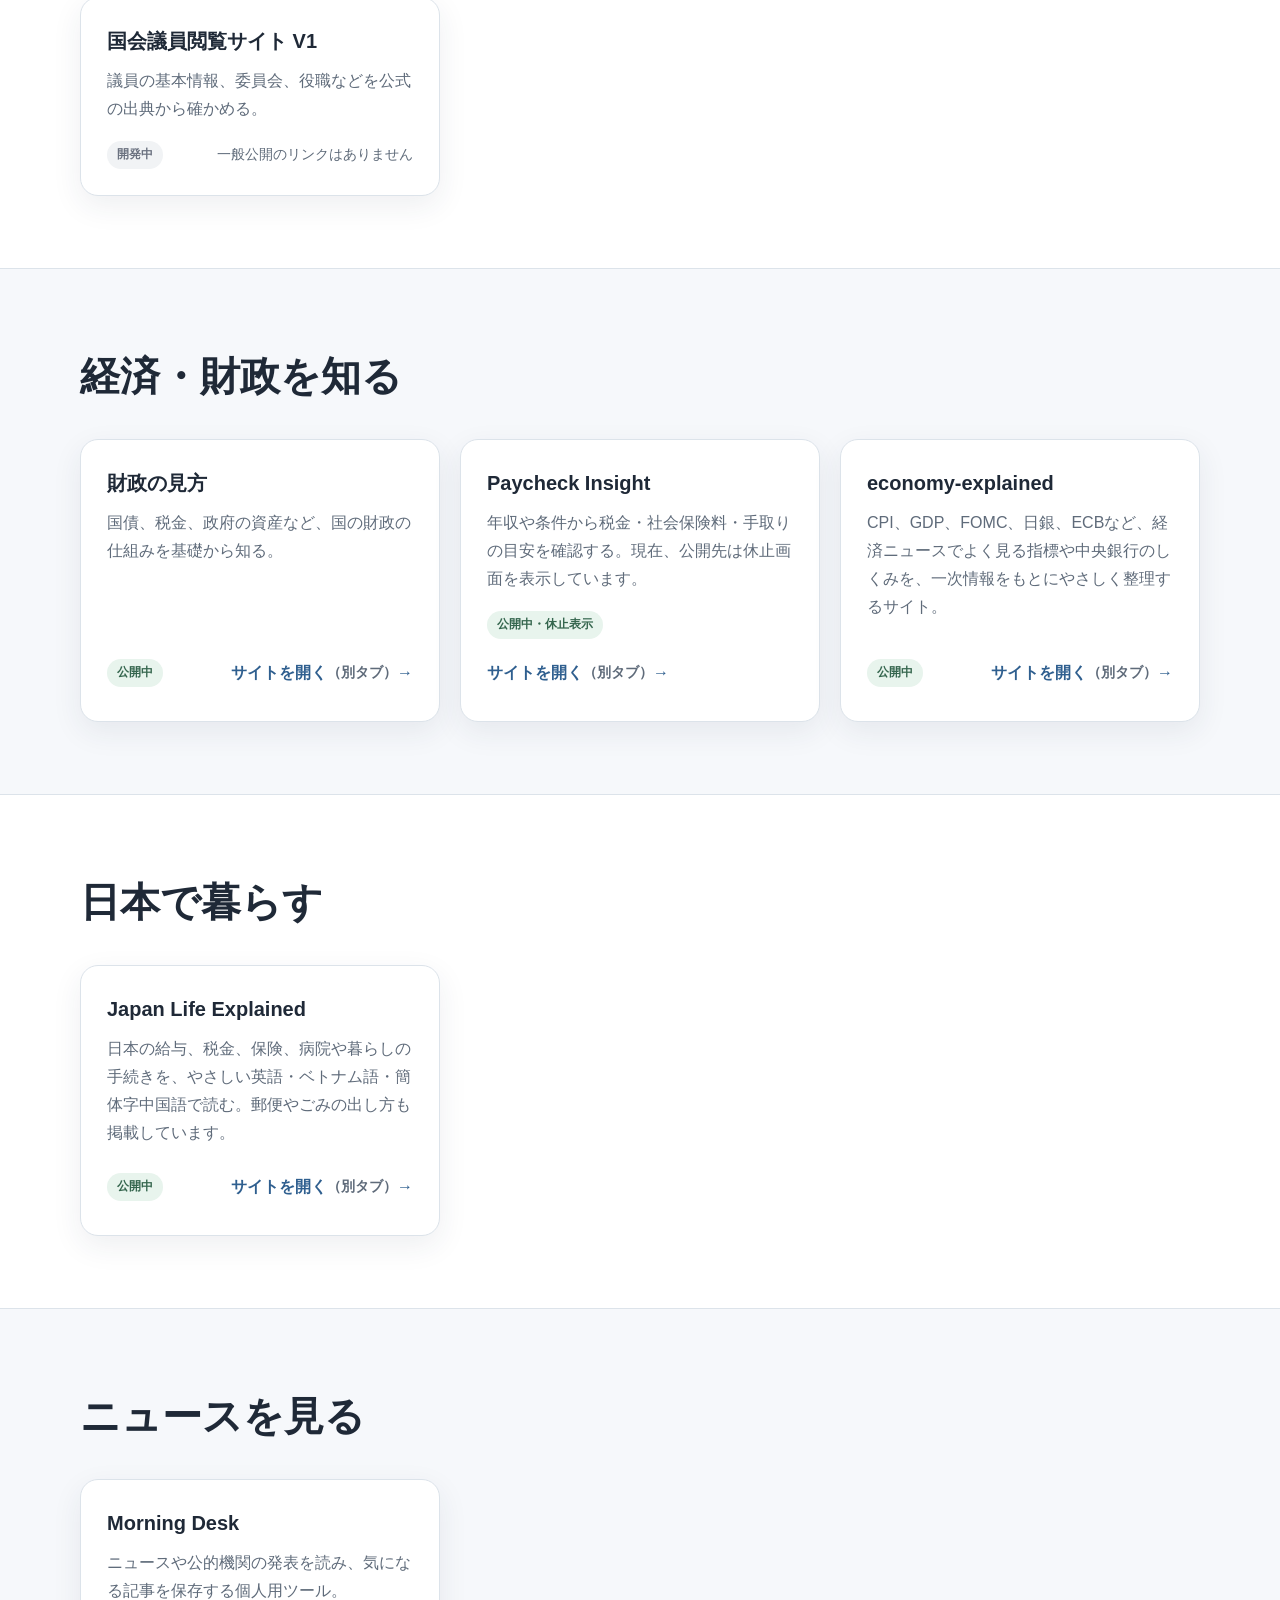
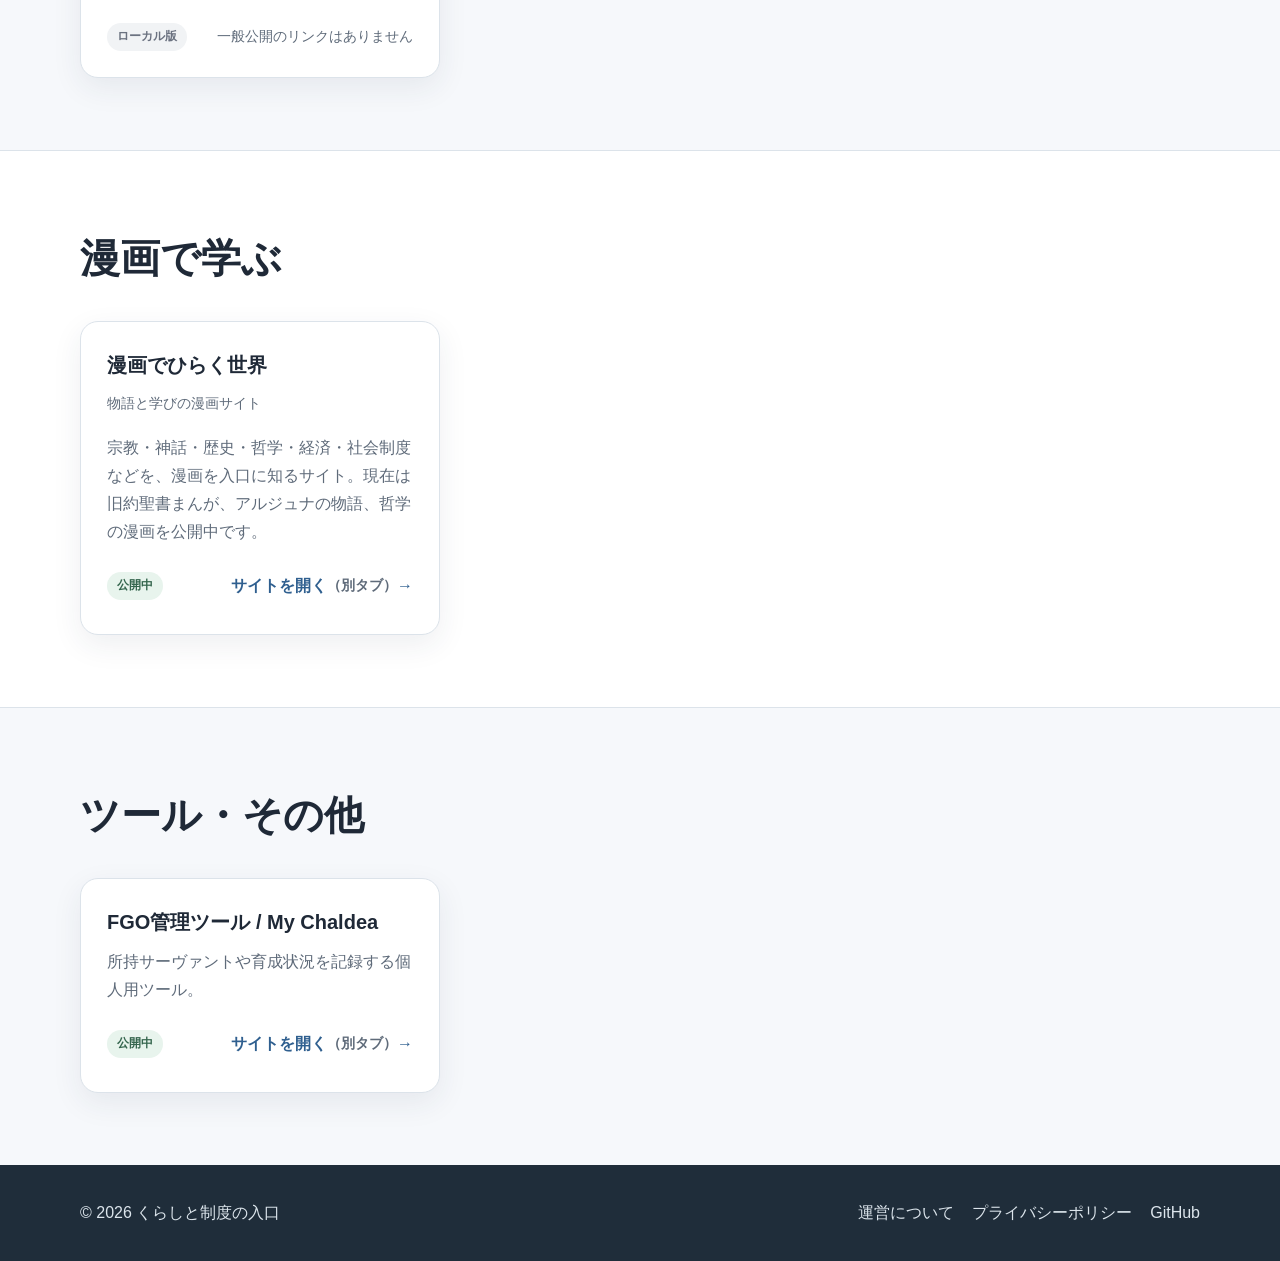
==== commit 49285053: "Refresh published JLE, manga and My Chaldea portal links" ====
--- a/index.html
+++ b/index.html
@@ -21,7 +21,7 @@
     </nav>
   </div>
 </header>
-<main id="main"><section class="hero"><div class="container"><p class="eyebrow">INFORMATION &amp; TOOLS</p><h1>知りたいことへ、<br>ここから。</h1><p class="hero-copy">社会、制度、政治、経済、暮らし。分かりにくい情報を、できるだけ中立・実用的・分かりやすく整理した、個人制作のサイトとツールの総合入口です。</p><div class="actions"><a class="button" href="#catalog">目的から探す</a><a class="button secondary" href="about.html">運営方針を読む</a></div></div></section><section class="catalog-intro container" id="catalog"><h2>目的からサイト・ツールを選ぶ</h2><p>公開中7件と、ローカル版・制作中・保留の3件を紹介しています。</p><p class="small status-guide">公開中のカードからサイトを開けます。ローカル版は制作者の端末で利用するものです。開発中・公開準備中・保留のものには、公開リンクを設けていません。</p><nav class="category-nav" aria-label="目的から探す"><a href="#society">社会・制度を知る</a><a href="#politics">政治・国会を知る</a><a href="#economy">経済・財政を知る</a><a href="#life">日本で暮らす</a><a href="#news">ニュースを見る</a><a href="#comics">漫画で学ぶ</a><a href="#tools">ツール・その他</a></nav></section><section class="section " id="society" aria-labelledby="heading-society"><div class="container"><div class="section-heading"><h2 id="heading-society">社会・制度を知る</h2></div><div class="card-grid"><article class="card"><h3>法案・政策論点のやさしい解説</h3><p>法案や政策の論点と暮らしへの影響を、一次情報とともに読む。</p><div class="meta"><span class="badge ">公開中</span><a class="card-link" href="https://yhayashi-dev.github.io/policy-guide/" target="_blank" rel="noopener">サイトを開く <span class="small">（別タブ）</span> →</a></div></article>
+<main id="main"><section class="hero"><div class="container"><p class="eyebrow">INFORMATION &amp; TOOLS</p><h1>知りたいことへ、<br>ここから。</h1><p class="hero-copy">社会、制度、政治、経済、暮らし。分かりにくい情報を、できるだけ中立・実用的・分かりやすく整理した、個人制作のサイトとツールの総合入口です。</p><div class="actions"><a class="button" href="#catalog">目的から探す</a><a class="button secondary" href="about.html">運営方針を読む</a></div></div></section><section class="catalog-intro container" id="catalog"><h2>目的からサイト・ツールを選ぶ</h2><p>公開中8件と、ローカル版・制作中の2件を紹介しています。</p><p class="small status-guide">公開中のカードからサイトを開けます。ローカル版は制作者の端末で利用するものです。開発中・公開準備中・保留のものには、公開リンクを設けていません。</p><nav class="category-nav" aria-label="目的から探す"><a href="#society">社会・制度を知る</a><a href="#politics">政治・国会を知る</a><a href="#economy">経済・財政を知る</a><a href="#life">日本で暮らす</a><a href="#news">ニュースを見る</a><a href="#comics">漫画で学ぶ</a><a href="#tools">ツール・その他</a></nav></section><section class="section " id="society" aria-labelledby="heading-society"><div class="container"><div class="section-heading"><h2 id="heading-society">社会・制度を知る</h2></div><div class="card-grid"><article class="card"><h3>法案・政策論点のやさしい解説</h3><p>法案や政策の論点と暮らしへの影響を、一次情報とともに読む。</p><div class="meta"><span class="badge ">公開中</span><a class="card-link" href="https://yhayashi-dev.github.io/policy-guide/" target="_blank" rel="noopener">サイトを開く <span class="small">（別タブ）</span> →</a></div></article>
 <article class="card"><h3>生活支援ナビ / Tokyo Support Finder</h3><p>東京都・目黒区の生活支援制度を、条件から探しやすく整理。掲載制度の概要を確認して、公式情報へ進めます。</p><div class="meta"><span class="badge">公開中</span><a class="card-link" href="https://yhayashi-dev.github.io/tokyo-support-finder/" target="_blank" rel="noopener">サイトを開く <span class="small">（別タブ）</span> →</a></div></article>
 </div></div></section>
 <section class="section alt" id="politics" aria-labelledby="heading-politics"><div class="container"><div class="section-heading"><h2 id="heading-politics">政治・国会を知る</h2></div><div class="card-grid"><article class="card"><h3>国会議員閲覧サイト V1</h3><p>議員の基本情報、委員会、役職などを公式の出典から確かめる。</p><div class="meta"><span class="badge soon">開発中</span><span class="availability-note">一般公開のリンクはありません</span></div></article>
@@ -30,13 +30,13 @@
 <article class="card"><h3>Paycheck Insight</h3><p>年収や条件から税金・社会保険料・手取りの目安を確認する。現在、公開先は休止画面を表示しています。</p><div class="meta"><span class="badge ">公開中・休止表示</span><a class="card-link" href="https://paycheck-insight-dfnvaodwxttypa7gtdouhj.streamlit.app" target="_blank" rel="noopener">サイトを開く <span class="small">（別タブ）</span> →</a></div></article>
 <article class="card"><h3>economy-explained</h3><p>CPI、GDP、FOMC、日銀、ECBなど、経済ニュースでよく見る指標や中央銀行のしくみを、一次情報をもとにやさしく整理するサイト。</p><div class="meta"><span class="badge">公開中</span><a class="card-link" href="https://yhayashi-dev.github.io/economy-explained/" target="_blank" rel="noopener">サイトを開く <span class="small">（別タブ）</span> →</a></div></article>
 </div></div></section>
-<section class="section alt" id="life" aria-labelledby="heading-life"><div class="container"><div class="section-heading"><h2 id="heading-life">日本で暮らす</h2></div><div class="card-grid"><article class="card"><h3>Japan Life Explained</h3><p>日本の給与、税金、保険、病院や手続きを、やさしい英語で読む。</p><div class="meta"><span class="badge ">公開中</span><a class="card-link" href="https://yhayashi-dev.github.io/japan-life-explained/" target="_blank" rel="noopener">サイトを開く <span class="small">（別タブ）</span> →</a></div></article>
+<section class="section alt" id="life" aria-labelledby="heading-life"><div class="container"><div class="section-heading"><h2 id="heading-life">日本で暮らす</h2></div><div class="card-grid"><article class="card"><h3>Japan Life Explained</h3><p>日本の給与、税金、保険、病院や暮らしの手続きを、やさしい英語・ベトナム語・簡体字中国語で読む。郵便やごみの出し方も掲載しています。</p><div class="meta"><span class="badge ">公開中</span><a class="card-link" href="https://yhayashi-dev.github.io/japan-life-explained/" target="_blank" rel="noopener">サイトを開く <span class="small">（別タブ）</span> →</a></div></article>
 </div></div></section>
 <section class="section " id="news" aria-labelledby="heading-news"><div class="container"><div class="section-heading"><h2 id="heading-news">ニュースを見る</h2></div><div class="card-grid"><article class="card"><h3>Morning Desk</h3><p>ニュースや公的機関の発表を読み、気になる記事を保存する個人用ツール。</p><div class="meta"><span class="badge soon">ローカル版</span><span class="availability-note">一般公開のリンクはありません</span></div></article>
 </div></div></section>
-<section class="section alt" id="comics" aria-labelledby="heading-comics"><div class="container"><div class="section-heading"><h2 id="heading-comics">漫画で学ぶ</h2></div><div class="card-grid"><article class="card"><h3>漫画でひらく世界</h3><p class="small">物語と学びの漫画サイト</p><p>宗教・神話・歴史・哲学・経済・社会制度などを、漫画を入口に知るサイト。現在は旧約聖書まんが第2・3話を公開中です。</p><div class="meta"><span class="badge">公開中</span><a class="card-link" href="https://yhayashi-dev.github.io/manga-world/" target="_blank" rel="noopener">サイトを開く <span class="small">（別タブ）</span> →</a></div></article>
+<section class="section alt" id="comics" aria-labelledby="heading-comics"><div class="container"><div class="section-heading"><h2 id="heading-comics">漫画で学ぶ</h2></div><div class="card-grid"><article class="card"><h3>漫画でひらく世界</h3><p class="small">物語と学びの漫画サイト</p><p>宗教・神話・歴史・哲学・経済・社会制度などを、漫画を入口に知るサイト。現在は旧約聖書まんが、アルジュナの物語、哲学の漫画を公開中です。</p><div class="meta"><span class="badge">公開中</span><a class="card-link" href="https://yhayashi-dev.github.io/manga-world/" target="_blank" rel="noopener">サイトを開く <span class="small">（別タブ）</span> →</a></div></article>
 </div></div></section>
-<section class="section " id="tools" aria-labelledby="heading-tools"><div class="container"><div class="section-heading"><h2 id="heading-tools">ツール・その他</h2></div><div class="card-grid"><article class="card"><h3>FGO管理ツール / My Chaldea</h3><p>所持サーヴァントや育成状況を記録する個人用ツール。改修は保留中です。</p><div class="meta"><span class="badge soon">ローカル版・保留</span><span class="availability-note">一般公開のリンクはありません</span></div></article>
+<section class="section " id="tools" aria-labelledby="heading-tools"><div class="container"><div class="section-heading"><h2 id="heading-tools">ツール・その他</h2></div><div class="card-grid"><article class="card"><h3>FGO管理ツール / My Chaldea</h3><p>所持サーヴァントや育成状況を記録する個人用ツール。</p><div class="meta"><span class="badge">公開中</span><a class="card-link" href="https://yhayashi-dev.github.io/my-chaldea/" target="_blank" rel="noopener">サイトを開く <span class="small">（別タブ）</span> →</a></div></article>
 </div></div></section>
 </main><footer class="site-footer"><div class="container footer-inner"><div>© 2026 くらしと制度の入口</div><nav class="footer-links" aria-label="フッターナビゲーション"><a href="about.html">運営について</a><a href="privacy.html">プライバシーポリシー</a><a href="https://github.com/yhayashi-dev" target="_blank" rel="noopener">GitHub</a></nav></div></footer>
 </body>
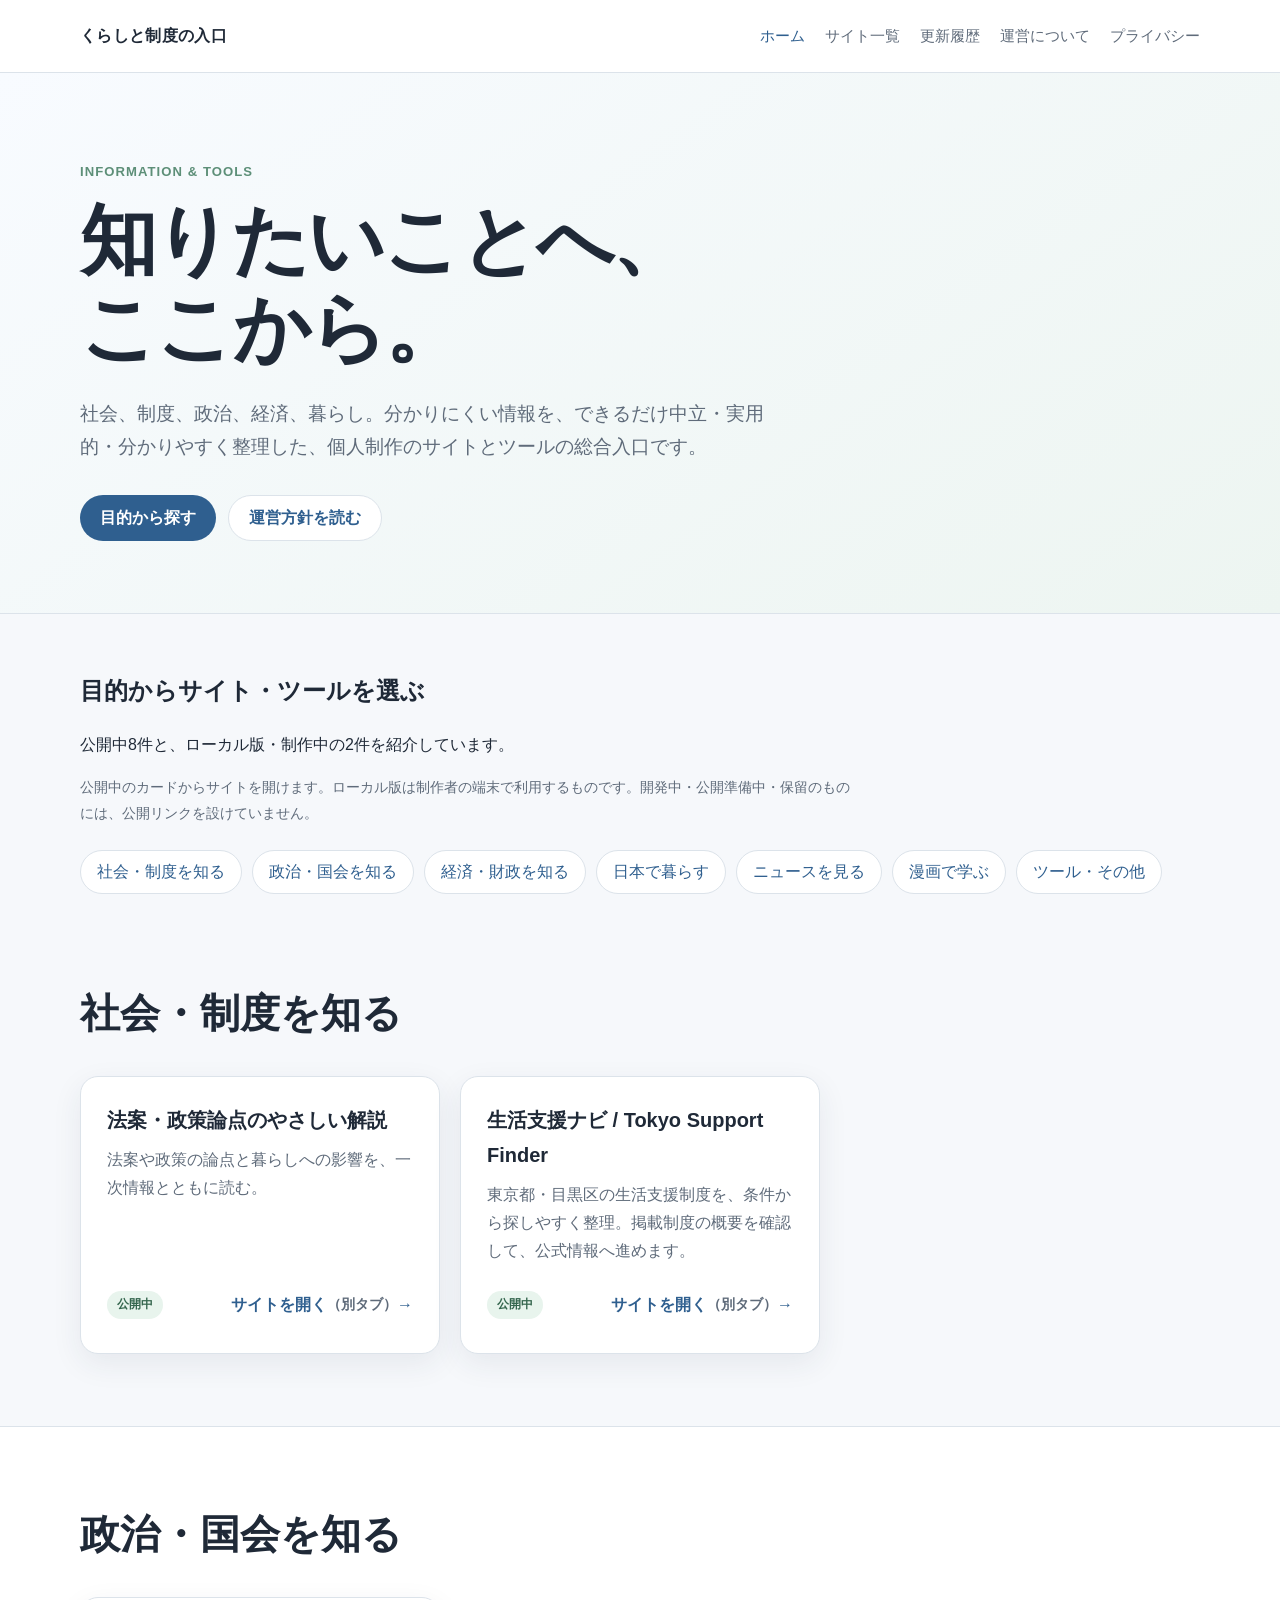
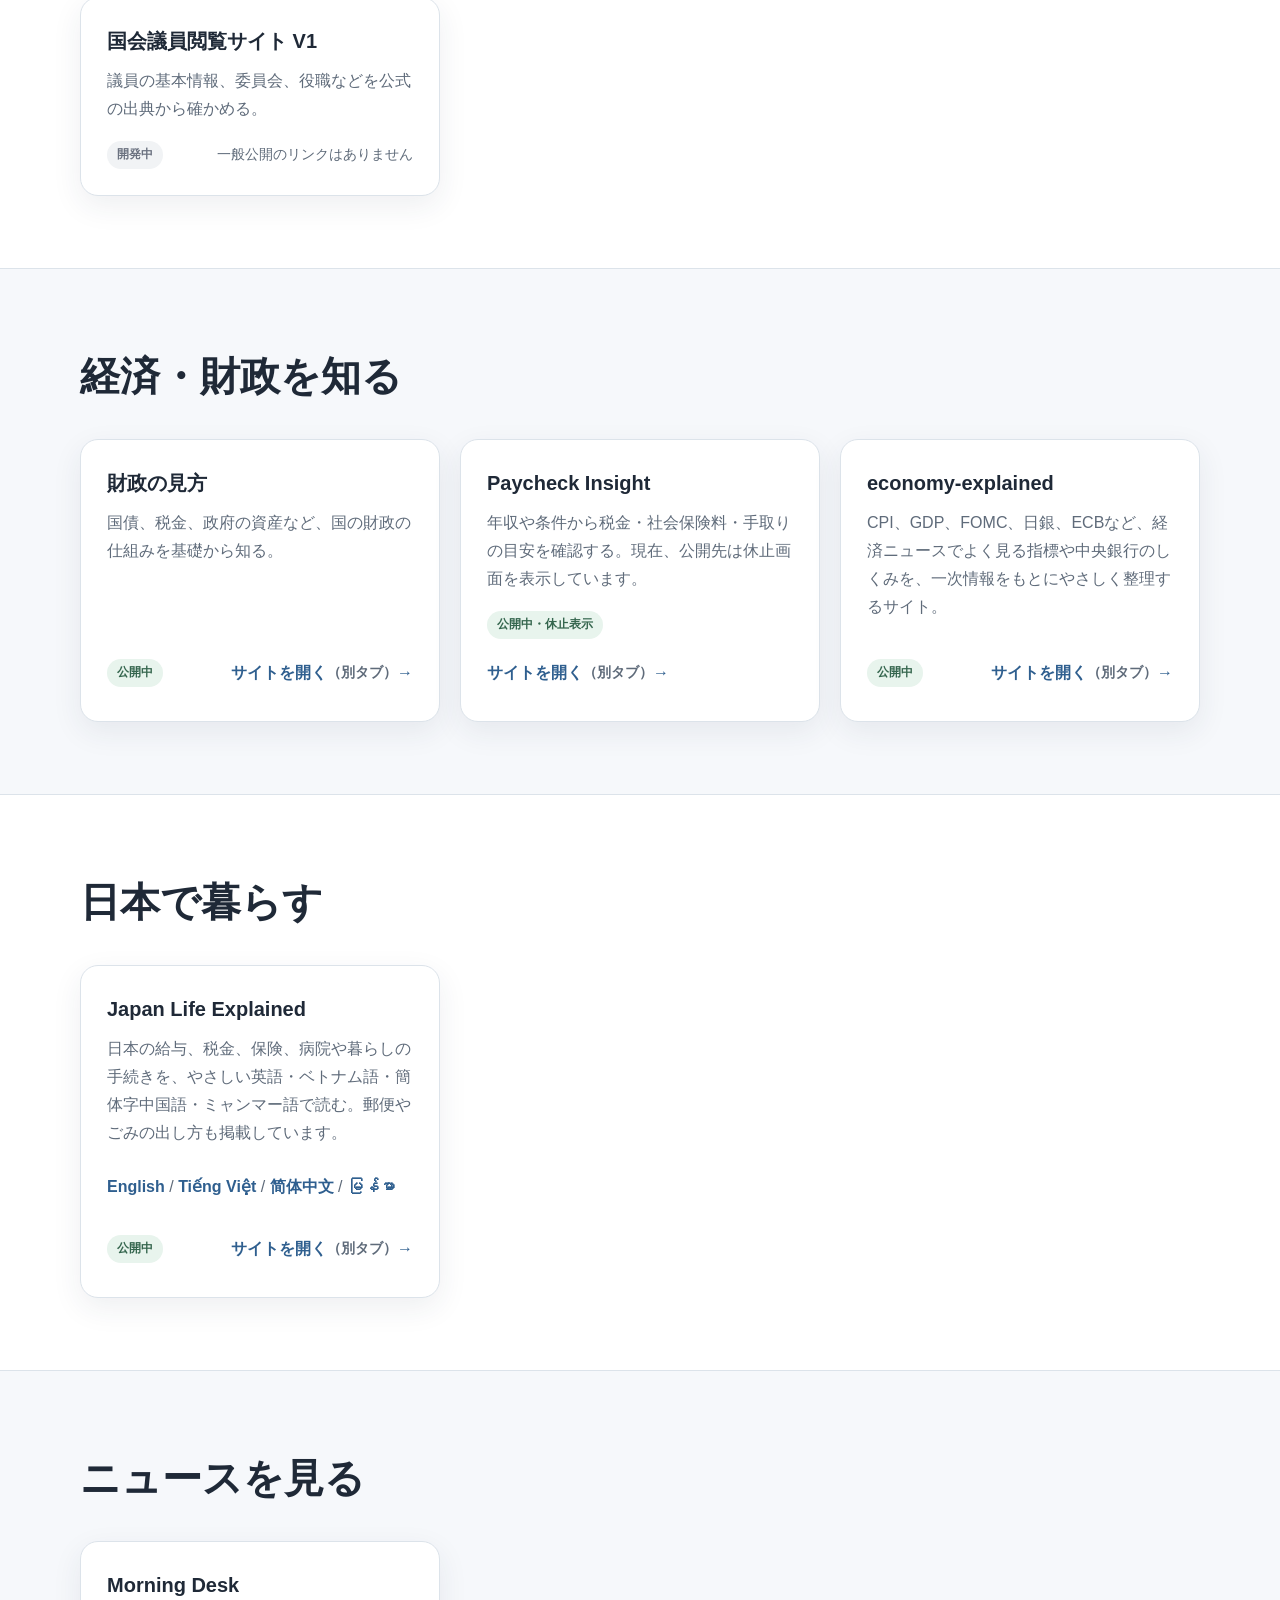
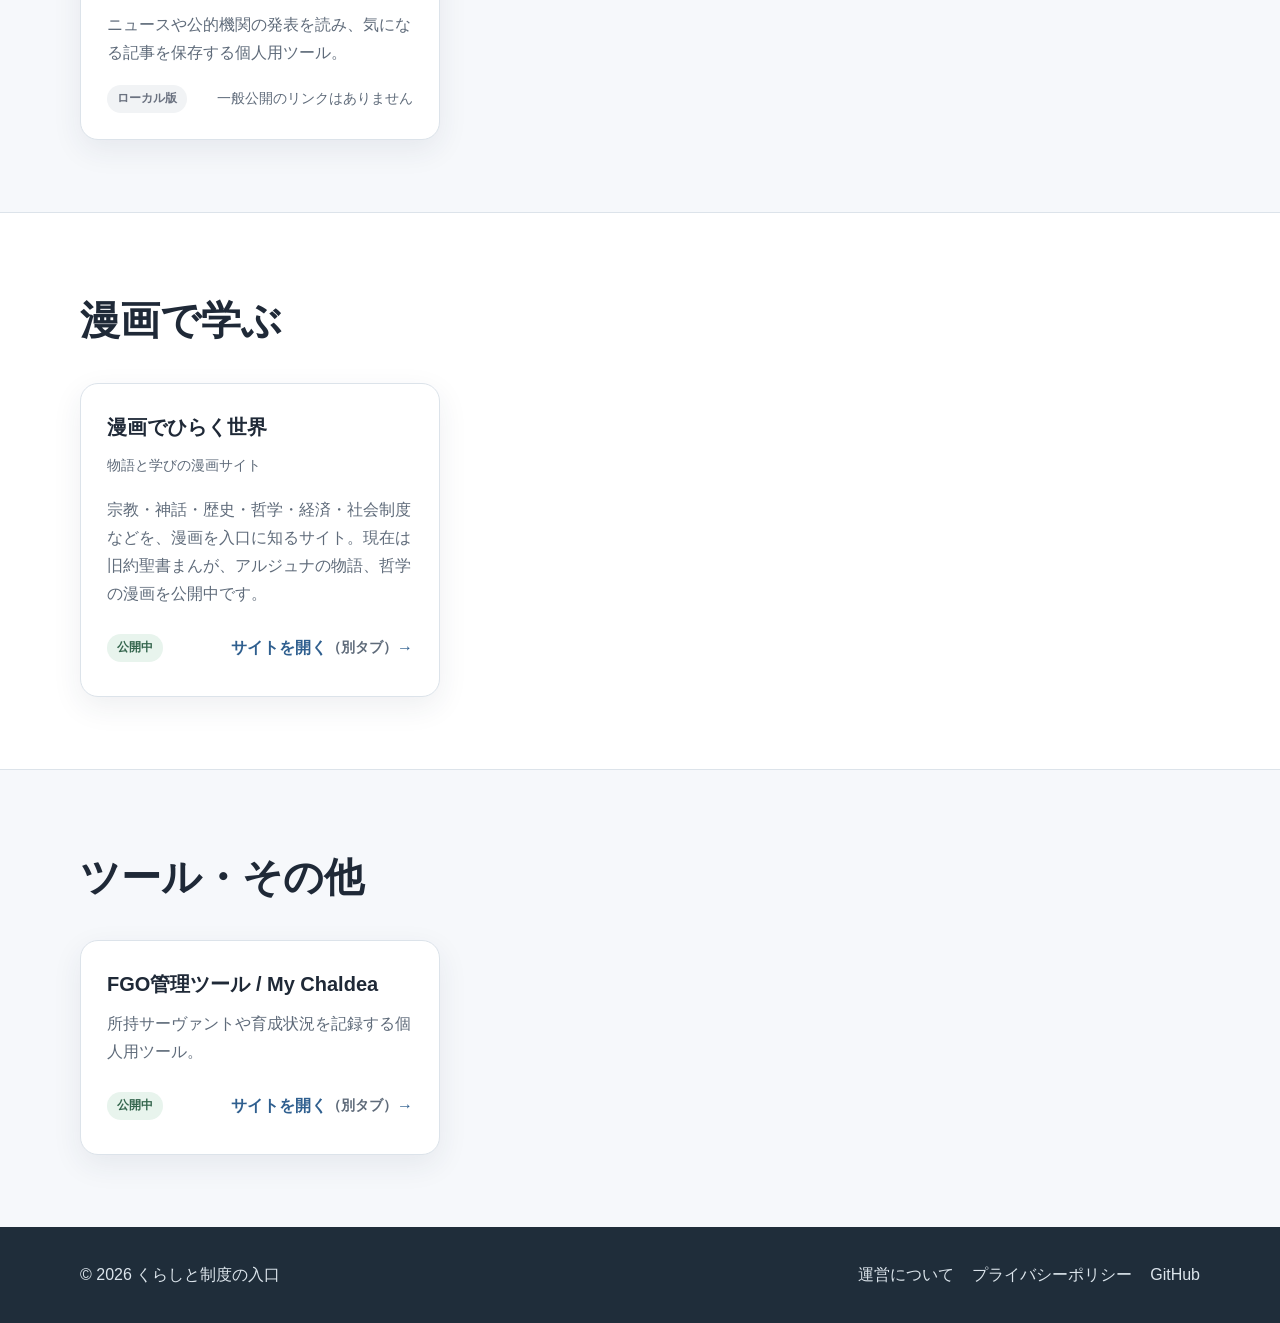
==== commit 5fa0e36d: "Add four native-language entry links to JLE portal cards" ====
--- a/index.html
+++ b/index.html
@@ -6,6 +6,9 @@
   <meta name="description" content="制度・社会・生活に関する情報や便利なツールを、できるだけ中立に、分かりやすく整理する個人開発ポータルサイトです。">
   <title>くらしと制度の入口</title>
   <link rel="stylesheet" href="styles.css">
+
+<script defer src="/kurashi-seido-portal/analytics-config.js"></script>
+<script defer src="/kurashi-seido-portal/analytics.js"></script>
 </head>
 <body>
 <a class="skip-link" href="#main">本文へ移動</a>
@@ -30,7 +33,7 @@
 <article class="card"><h3>Paycheck Insight</h3><p>年収や条件から税金・社会保険料・手取りの目安を確認する。現在、公開先は休止画面を表示しています。</p><div class="meta"><span class="badge ">公開中・休止表示</span><a class="card-link" href="https://paycheck-insight-dfnvaodwxttypa7gtdouhj.streamlit.app" target="_blank" rel="noopener">サイトを開く <span class="small">（別タブ）</span> →</a></div></article>
 <article class="card"><h3>economy-explained</h3><p>CPI、GDP、FOMC、日銀、ECBなど、経済ニュースでよく見る指標や中央銀行のしくみを、一次情報をもとにやさしく整理するサイト。</p><div class="meta"><span class="badge">公開中</span><a class="card-link" href="https://yhayashi-dev.github.io/economy-explained/" target="_blank" rel="noopener">サイトを開く <span class="small">（別タブ）</span> →</a></div></article>
 </div></div></section>
-<section class="section alt" id="life" aria-labelledby="heading-life"><div class="container"><div class="section-heading"><h2 id="heading-life">日本で暮らす</h2></div><div class="card-grid"><article class="card"><h3>Japan Life Explained</h3><p>日本の給与、税金、保険、病院や暮らしの手続きを、やさしい英語・ベトナム語・簡体字中国語で読む。郵便やごみの出し方も掲載しています。</p><div class="meta"><span class="badge ">公開中</span><a class="card-link" href="https://yhayashi-dev.github.io/japan-life-explained/" target="_blank" rel="noopener">サイトを開く <span class="small">（別タブ）</span> →</a></div></article>
+<section class="section alt" id="life" aria-labelledby="heading-life"><div class="container"><div class="section-heading"><h2 id="heading-life">日本で暮らす</h2></div><div class="card-grid"><article class="card"><h3>Japan Life Explained</h3><p>日本の給与、税金、保険、病院や暮らしの手続きを、やさしい英語・ベトナム語・簡体字中国語・ミャンマー語で読む。郵便やごみの出し方も掲載しています。</p><p><a class="card-link" href="https://yhayashi-dev.github.io/japan-life-explained/" lang="en" hreflang="en">English</a> / <a class="card-link" href="https://yhayashi-dev.github.io/japan-life-explained/vi/index.html" lang="vi" hreflang="vi">Tiếng Việt</a> / <a class="card-link" href="https://yhayashi-dev.github.io/japan-life-explained/zh-hans/index.html" lang="zh-Hans" hreflang="zh-Hans">简体中文</a> / <a class="card-link" href="https://yhayashi-dev.github.io/japan-life-explained/my/index.html" lang="my" hreflang="my">မြန်မာ</a></p><div class="meta"><span class="badge ">公開中</span><a class="card-link" href="https://yhayashi-dev.github.io/japan-life-explained/" target="_blank" rel="noopener">サイトを開く <span class="small">（別タブ）</span> →</a></div></article>
 </div></div></section>
 <section class="section " id="news" aria-labelledby="heading-news"><div class="container"><div class="section-heading"><h2 id="heading-news">ニュースを見る</h2></div><div class="card-grid"><article class="card"><h3>Morning Desk</h3><p>ニュースや公的機関の発表を読み、気になる記事を保存する個人用ツール。</p><div class="meta"><span class="badge soon">ローカル版</span><span class="availability-note">一般公開のリンクはありません</span></div></article>
 </div></div></section>
